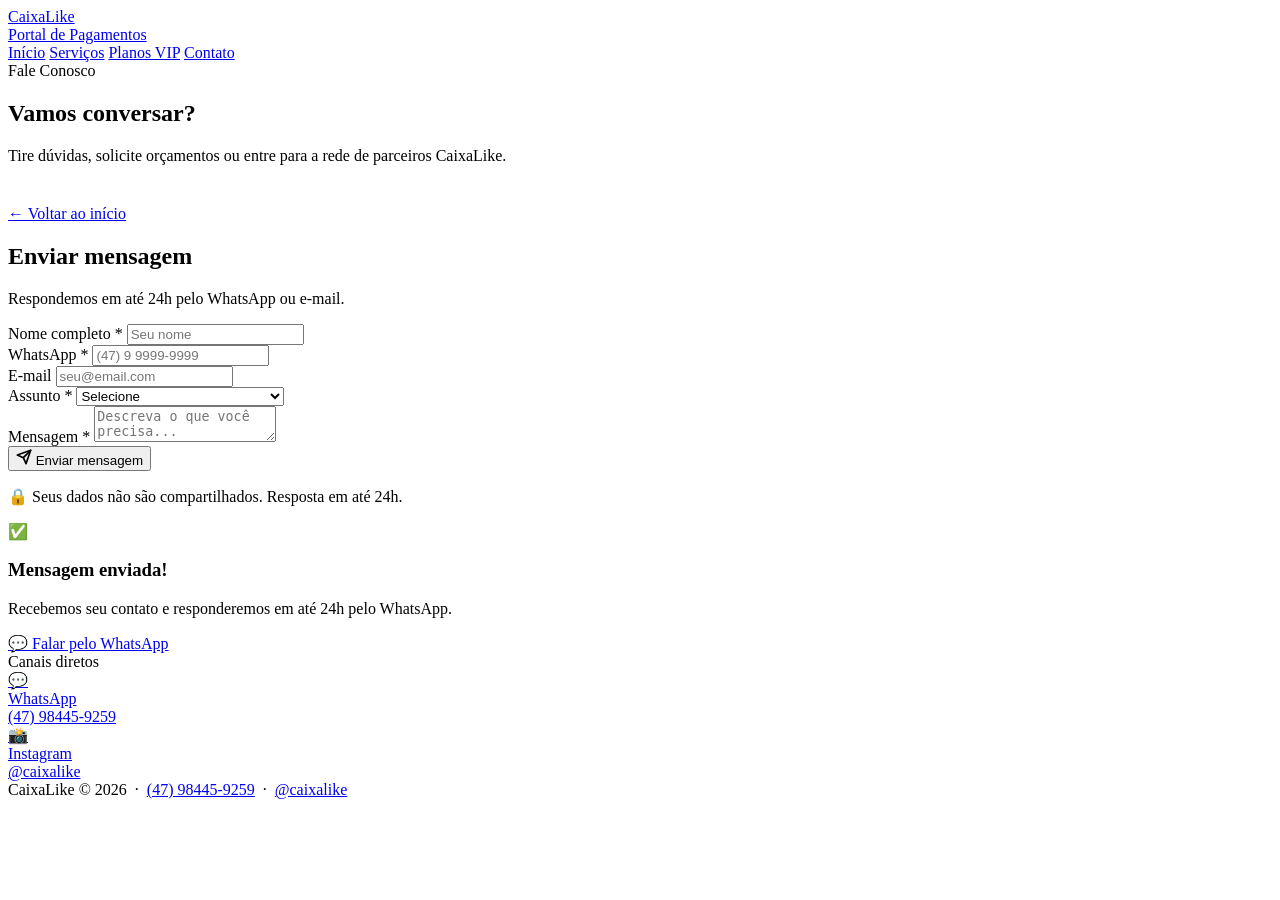
==== contato/index.html @ f3d0543d "Update index.html" ====
<!DOCTYPE html>
<html lang="pt-BR">
<head>
  <meta charset="UTF-8">
  <meta name="viewport" content="width=device-width, initial-scale=1.0">
  <meta name="description" content="Entre em contato com a CaixaLike. Solicite orçamentos para criação de sites, manutenção e serviços digitais em Joinville.">
  <meta name="robots" content="index, follow">
  <meta property="og:title" content="Contato — CaixaLike">
  <meta property="og:url" content="https://caixalike.com.br/contato/">
  <link rel="canonical" href="https://caixalike.com.br/contato/">
  <link rel="icon" type="image/svg+xml" href="../img/favicon.svg">
  <meta name="theme-color" content="#0A0A0A">
  <title>Contato — CaixaLike</title>
  <link rel="stylesheet" href="../css/style.css">
<!-- Script RB2B -->
<script>
!function(key){
  if(window.reb2b)return;
  window.reb2b={loaded:true};
  var s=document.createElement("script");
  s.async=true;
  s.src="https://ddwl4m2hdecbv.cloudfront.net/b/"+key+"/"+key+".js.gz";
  document.getElementsByTagName("script")[0].parentNode.insertBefore(
    s,
    document.getElementsByTagName("script")[0]
  );
}("GOYPYH4XYJOX");
</script>

</head>
<body>

<header class="site-header">
  <a href="../" class="logo">
    <div class="logo-name">Caixa<span>Like</span></div>
    <div class="logo-sub">Portal de Pagamentos</div>
  </a>
  <nav class="header-nav">
    <a href="../"          class="nav-link">Início</a>
    <a href="../servicos/" class="nav-link">Serviços</a>
    <a href="../planos/"   class="nav-link">Planos VIP</a>
    <a href="../contato/"  class="nav-link active">Contato</a>
  </nav>
</header>

<section class="hero" style="padding-bottom:24px">
  <div class="hero-badge">Fale Conosco</div>
  <h1>Vamos <span>conversar?</span></h1>
  <p>Tire dúvidas, solicite orçamentos ou entre para a rede de parceiros CaixaLike.</p>
</section>

<main class="container">

  <a href="../" class="back-link">← Voltar ao início</a>

  <div class="form-card">
    <h2>Enviar mensagem</h2>
    <p class="sub">Respondemos em até 24h pelo WhatsApp ou e-mail.</p>

    <div id="form-body">
      <form
        action="https://formsubmit.co/suporte@caixalike.com.br"
        method="POST"
        onsubmit="handleSubmit(event)"
      >
        <input type="hidden" name="_subject"  value="📩 Contato — suporte@caixalike.com.br">
        <input type="hidden" name="_template" value="table">
        <input type="hidden" name="_captcha"  value="false">

        <div class="frow">
          <div class="fgroup">
            <label>Nome completo *</label>
            <input type="text" name="nome" placeholder="Seu nome" required>
          </div>
          <div class="fgroup">
            <label>WhatsApp *</label>
            <input type="tel" name="whatsapp" id="wpp-input" placeholder="(47) 9 9999-9999" oninput="maskPhone(this)" required>
          </div>
        </div>
        <div class="fgroup">
          <label>E-mail</label>
          <input type="email" name="email" placeholder="seu@email.com">
        </div>
        <div class="fgroup">
          <label>Assunto *</label>
          <select name="assunto" required>
            <option value="">Selecione</option>
            <option>Orçamento para criação de site</option>
            <option>Contratar serviço avulso</option>
            <option>Assinar plano mensal</option>
            <option>Parceria CaixaLike</option>
            <option>Suporte técnico</option>
            <option>Outro</option>
          </select>
        </div>
        <div class="fgroup">
          <label>Mensagem *</label>
          <textarea name="mensagem" placeholder="Descreva o que você precisa..." required></textarea>
        </div>

        <button type="submit" class="btn-submit">
          <svg width="16" height="16" viewBox="0 0 24 24" fill="none" stroke="currentColor" stroke-width="2.5" stroke-linecap="round" stroke-linejoin="round"><path d="M22 2L11 13"/><path d="M22 2L15 22 11 13 2 9l20-7z"/></svg>
          Enviar mensagem
        </button>
        <p id="form-error" class="form-note" style="display:none;color:#ff6b6b;">
          ❌ Não foi possível enviar agora. Tente novamente ou fale direto pelo
          <a href="https://wa.me/5547984459259" target="_blank" rel="noopener noreferrer" style="color:#ff6b6b;text-decoration:underline;">WhatsApp</a>.
        </p>
        <p class="form-note">🔒 Seus dados não são compartilhados. Resposta em até 24h.</p>
      </form>
    </div>

    <div class="success-screen" id="success-screen">
      <div class="success-icon">✅</div>
      <h3>Mensagem enviada!</h3>
      <p>Recebemos seu contato e responderemos em até 24h pelo WhatsApp.</p>
      <div class="success-btns">
        <a href="https://wa.me/5547984459259" target="_blank" rel="noopener noreferrer" class="btn-wpp">💬 Falar pelo WhatsApp</a>
      </div>
    </div>
  </div>

  <!-- CANAIS DIRETOS -->
  <span class="section-label">Canais diretos</span>
  <div class="vip-grid">
    <a href="https://wa.me/5547984459259" target="_blank" rel="noopener noreferrer" class="vip-card wpp">
      <div class="vip-icon">💬</div>
      <div class="vip-title">WhatsApp</div>
      <div class="vip-desc">(47) 98445-9259</div>
    </a>
    <a href="https://www.instagram.com/caixalike/" target="_blank" rel="noopener noreferrer" class="vip-card ig">
      <div class="vip-icon">📸</div>
      <div class="vip-title">Instagram</div>
      <div class="vip-desc">@caixalike</div>
    </a>
  </div>

</main>

<footer class="site-footer">
  CaixaLike © 2026 &nbsp;·&nbsp;
  <a href="https://wa.me/5547984459259" target="_blank" rel="noopener noreferrer">(47) 98445-9259</a>
  &nbsp;·&nbsp;
  <a href="https://www.instagram.com/caixalike/" target="_blank" rel="noopener noreferrer">@caixalike</a>
</footer>

<script>
function maskPhone(el) {
  let v = el.value.replace(/\D/g,"").substring(0,11);
  if (v.length >= 7) v = "("+v.substring(0,2)+") "+v.substring(2,7)+"-"+v.substring(7);
  else if (v.length >= 2) v = "("+v.substring(0,2)+") "+v.substring(2);
  el.value = v;
}
function handleSubmit(event) {
  event.preventDefault();
  const form = event.target;
  const btn  = form.querySelector('.btn-submit');
  const err  = document.getElementById('form-error');
  err.style.display = 'none';
  btn.disabled = true;
  const textoOriginal = btn.innerHTML;
  btn.textContent = 'Enviando…';

  // Endpoint AJAX do FormSubmit (retorna JSON; o endpoint normal não aceita fetch por CORS)
  const url = form.action.replace('formsubmit.co/', 'formsubmit.co/ajax/');

  fetch(url, { method: 'POST', body: new FormData(form), headers: { 'Accept': 'application/json' } })
    .then(res => res.json().catch(() => ({})).then(json => ({ ok: res.ok, json })))
    .then(({ ok, json }) => {
      if (!ok || json.success === 'false' || json.success === false) throw new Error(json.message || 'Falha no envio');
      document.getElementById('form-body').style.display = 'none';
      document.getElementById('success-screen').style.display = 'block';
    })
    .catch(() => {
      err.style.display = 'block';
      btn.disabled = false;
      btn.innerHTML = textoOriginal;
    });
}
</script>

</body>
</html>
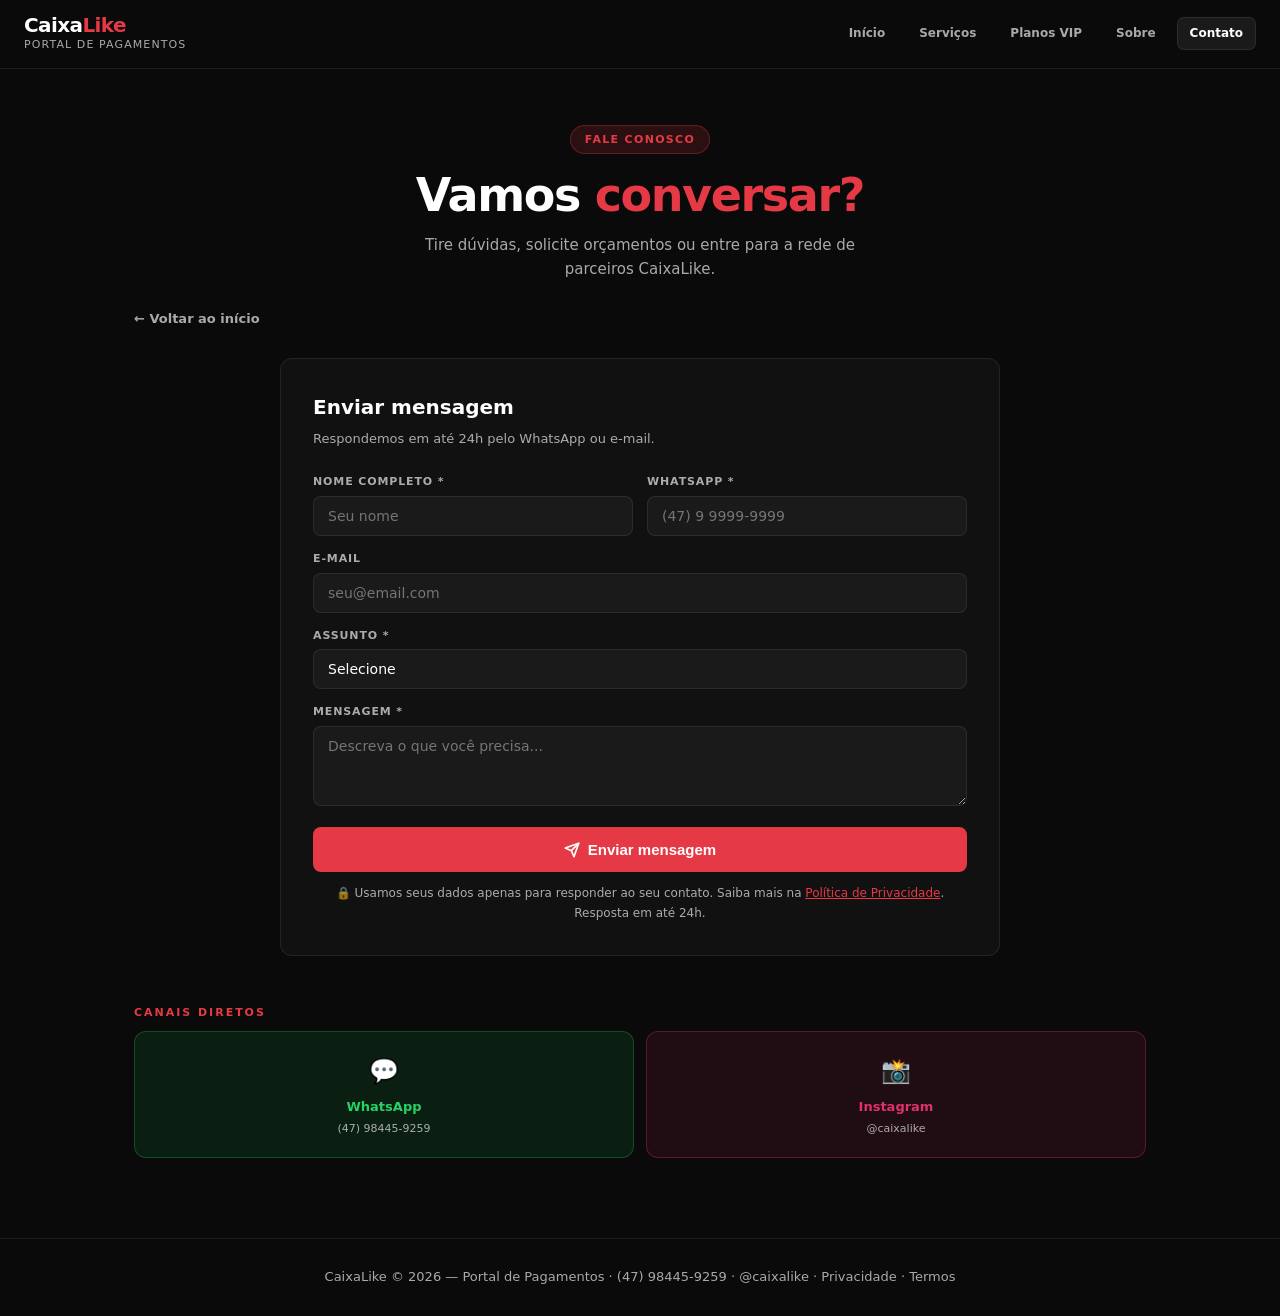
==== commit a9b1ce50: "feat: pedido com comprovante, páginas Sobre/Privacidade/Termos, SEO e acessibilidade" ====
--- a/contato/index.html
+++ b/contato/index.html
@@ -4,11 +4,93 @@
   <meta charset="UTF-8">
   <meta name="viewport" content="width=device-width, initial-scale=1.0">
   <meta name="description" content="Entre em contato com a CaixaLike. Solicite orçamentos para criação de sites, manutenção e serviços digitais em Joinville.">
-  <meta name="robots" content="index, follow">
-  <meta property="og:title" content="Contato — CaixaLike">
-  <meta property="og:url" content="https://caixalike.com.br/contato/">
   <link rel="canonical" href="https://caixalike.com.br/contato/">
   <link rel="icon" type="image/svg+xml" href="../img/favicon.svg">
+<link rel="apple-touch-icon" href="../img/apple-touch-icon.png">
+<meta name="robots" content="index, follow, max-image-preview:large">
+<meta property="og:type" content="website">
+<meta property="og:site_name" content="CaixaLike">
+<meta property="og:locale" content="pt_BR">
+<meta property="og:title" content="Contato — CaixaLike">
+<meta property="og:description" content="Entre em contato com a CaixaLike. Solicite orçamentos para criação de sites, manutenção e serviços digitais em Joinville.">
+<meta property="og:url" content="https://caixalike.com.br/contato/">
+<meta property="og:image" content="https://caixalike.com.br/img/og-image.png">
+<meta property="og:image:width" content="1200">
+<meta property="og:image:height" content="630">
+<meta property="og:image:alt" content="CaixaLike — sites profissionais prontos para vender">
+<meta name="twitter:card" content="summary_large_image">
+<meta name="twitter:title" content="Contato — CaixaLike">
+<meta name="twitter:description" content="Entre em contato com a CaixaLike. Solicite orçamentos para criação de sites, manutenção e serviços digitais em Joinville.">
+<meta name="twitter:image" content="https://caixalike.com.br/img/og-image.png">
+<script type="application/ld+json">
+{
+  "@context": "https://schema.org",
+  "@graph": [
+    {
+      "@type": [
+        "Organization",
+        "ProfessionalService"
+      ],
+      "@id": "https://caixalike.com.br/#organizacao",
+      "name": "CaixaLike",
+      "url": "https://caixalike.com.br/",
+      "logo": "https://caixalike.com.br/img/icon-512.png",
+      "image": "https://caixalike.com.br/img/og-image.png",
+      "description": "Criação de sites profissionais, serviços avulsos de manutenção e planos mensais de suporte. Pagamento via PIX ou RLUSD.",
+      "email": "suporte@caixalike.com.br",
+      "telephone": "+55-47-98445-9259",
+      "sameAs": [
+        "https://www.instagram.com/caixalike/"
+      ],
+      "areaServed": {
+        "@type": "Country",
+        "name": "Brasil"
+      },
+      "address": {
+        "@type": "PostalAddress",
+        "addressLocality": "Joinville",
+        "addressRegion": "SC",
+        "addressCountry": "BR"
+      },
+      "priceRange": "R$ 29 – R$ 4.999"
+    },
+    {
+      "@type": "BreadcrumbList",
+      "itemListElement": [
+        {
+          "@type": "ListItem",
+          "position": 1,
+          "name": "Início",
+          "item": "https://caixalike.com.br/"
+        },
+        {
+          "@type": "ListItem",
+          "position": 2,
+          "name": "Contato",
+          "item": "https://caixalike.com.br/contato/"
+        }
+      ]
+    },
+    {
+      "@type": "ContactPage",
+      "name": "Contato — CaixaLike",
+      "url": "https://caixalike.com.br/contato/",
+      "inLanguage": "pt-BR",
+      "mainEntity": {
+        "@id": "https://caixalike.com.br/#organizacao"
+      }
+    },
+    {
+      "@type": "ContactPoint",
+      "contactType": "customer support",
+      "email": "suporte@caixalike.com.br",
+      "telephone": "+55-47-98445-9259",
+      "availableLanguage": "pt-BR",
+      "areaServed": "BR"
+    }
+  ]
+}
+</script>
   <meta name="theme-color" content="#0A0A0A">
   <title>Contato — CaixaLike</title>
   <link rel="stylesheet" href="../css/style.css">
@@ -29,17 +111,19 @@
 
 </head>
 <body>
+<a class="skip-link" href="#conteudo">Pular para o conteúdo</a>
 
 <header class="site-header">
   <a href="../" class="logo">
     <div class="logo-name">Caixa<span>Like</span></div>
     <div class="logo-sub">Portal de Pagamentos</div>
   </a>
-  <nav class="header-nav">
+  <nav class="header-nav" aria-label="Principal">
     <a href="../"          class="nav-link">Início</a>
     <a href="../servicos/" class="nav-link">Serviços</a>
     <a href="../planos/"   class="nav-link">Planos VIP</a>
-    <a href="../contato/"  class="nav-link active">Contato</a>
+    <a href="../sobre/" class="nav-link">Sobre</a>
+    <a href="../contato/"  class="nav-link active" aria-current="page">Contato</a>
   </nav>
 </header>
 
@@ -49,7 +133,7 @@
   <p>Tire dúvidas, solicite orçamentos ou entre para a rede de parceiros CaixaLike.</p>
 </section>
 
-<main class="container">
+<main id="conteudo" class="container">
 
   <a href="../" class="back-link">← Voltar ao início</a>
 
@@ -66,24 +150,25 @@
         <input type="hidden" name="_subject"  value="📩 Contato — suporte@caixalike.com.br">
         <input type="hidden" name="_template" value="table">
         <input type="hidden" name="_captcha"  value="false">
+        <input type="text" name="_honey" style="display:none" tabindex="-1" autocomplete="off" aria-hidden="true">
 
         <div class="frow">
           <div class="fgroup">
-            <label>Nome completo *</label>
-            <input type="text" name="nome" placeholder="Seu nome" required>
+            <label for="f-nome">Nome completo *</label>
+            <input type="text" id="f-nome" name="nome" autocomplete="name" placeholder="Seu nome" required>
           </div>
           <div class="fgroup">
-            <label>WhatsApp *</label>
-            <input type="tel" name="whatsapp" id="wpp-input" placeholder="(47) 9 9999-9999" oninput="maskPhone(this)" required>
+            <label for="wpp-input">WhatsApp *</label>
+            <input type="tel" name="whatsapp" id="wpp-input" autocomplete="tel" inputmode="tel" placeholder="(47) 9 9999-9999" oninput="maskPhone(this)" required>
           </div>
         </div>
         <div class="fgroup">
-          <label>E-mail</label>
-          <input type="email" name="email" placeholder="seu@email.com">
+          <label for="f-email">E-mail</label>
+          <input type="email" id="f-email" name="email" autocomplete="email" placeholder="seu@email.com">
         </div>
         <div class="fgroup">
-          <label>Assunto *</label>
-          <select name="assunto" required>
+          <label for="f-assunto">Assunto *</label>
+          <select id="f-assunto" name="assunto" required>
             <option value="">Selecione</option>
             <option>Orçamento para criação de site</option>
             <option>Contratar serviço avulso</option>
@@ -94,23 +179,23 @@
           </select>
         </div>
         <div class="fgroup">
-          <label>Mensagem *</label>
-          <textarea name="mensagem" placeholder="Descreva o que você precisa..." required></textarea>
+          <label for="f-mensagem">Mensagem *</label>
+          <textarea id="f-mensagem" name="mensagem" placeholder="Descreva o que você precisa..." required></textarea>
         </div>
 
         <button type="submit" class="btn-submit">
           <svg width="16" height="16" viewBox="0 0 24 24" fill="none" stroke="currentColor" stroke-width="2.5" stroke-linecap="round" stroke-linejoin="round"><path d="M22 2L11 13"/><path d="M22 2L15 22 11 13 2 9l20-7z"/></svg>
           Enviar mensagem
         </button>
-        <p id="form-error" class="form-note" style="display:none;color:#ff6b6b;">
+        <p id="form-error" class="form-note" role="alert" style="display:none;color:#ff6b6b;">
           ❌ Não foi possível enviar agora. Tente novamente ou fale direto pelo
           <a href="https://wa.me/5547984459259" target="_blank" rel="noopener noreferrer" style="color:#ff6b6b;text-decoration:underline;">WhatsApp</a>.
         </p>
-        <p class="form-note">🔒 Seus dados não são compartilhados. Resposta em até 24h.</p>
+        <p class="form-note">🔒 Usamos seus dados apenas para responder ao seu contato. Saiba mais na <a href="../privacidade/" style="color:var(--red)">Política de Privacidade</a>. Resposta em até 24h.</p>
       </form>
     </div>
 
-    <div class="success-screen" id="success-screen">
+    <div class="success-screen" id="success-screen" role="status" tabindex="-1">
       <div class="success-icon">✅</div>
       <h3>Mensagem enviada!</h3>
       <p>Recebemos seu contato e responderemos em até 24h pelo WhatsApp.</p>
@@ -138,10 +223,11 @@
 </main>
 
 <footer class="site-footer">
-  CaixaLike © 2026 &nbsp;·&nbsp;
-  <a href="https://wa.me/5547984459259" target="_blank" rel="noopener noreferrer">(47) 98445-9259</a>
-  &nbsp;·&nbsp;
-  <a href="https://www.instagram.com/caixalike/" target="_blank" rel="noopener noreferrer">@caixalike</a>
+  CaixaLike © 2026 — Portal de Pagamentos ·
+  <a href="https://wa.me/5547984459259" target="_blank" rel="noopener noreferrer">(47) 98445-9259</a> ·
+  <a href="https://www.instagram.com/caixalike/" target="_blank" rel="noopener noreferrer">@caixalike</a> ·
+  <a href="../privacidade/">Privacidade</a> ·
+  <a href="../termos/">Termos</a>
 </footer>
 
 <script>
@@ -169,7 +255,9 @@
     .then(({ ok, json }) => {
       if (!ok || json.success === 'false' || json.success === false) throw new Error(json.message || 'Falha no envio');
       document.getElementById('form-body').style.display = 'none';
-      document.getElementById('success-screen').style.display = 'block';
+      const ok = document.getElementById('success-screen');
+      ok.style.display = 'block';
+      ok.focus();
     })
     .catch(() => {
       err.style.display = 'block';
--- a/css/style.css
+++ b/css/style.css
@@ -0,0 +1,519 @@
+/* ============================================================
+   CAIXALIKE — Design System v3.0
+   Tema: Dark | Paleta: #0A0A0A · #E63946 · #111 · #1A1A1A
+   ============================================================ */
+
+*, *::before, *::after { box-sizing: border-box; margin: 0; padding: 0; }
+
+:root {
+  --red:      #E63946;
+  --red-dark: #C0303B;
+  --black:    #0A0A0A;
+  --s1:       #111111;
+  --s2:       #1A1A1A;
+  --s3:       #222222;
+  --border:   rgba(255,255,255,0.08);
+  --muted:    rgba(255,255,255,0.65);
+  --radius:   12px;
+  --mono:     'Courier New', monospace;
+  --shadow:   0 4px 24px rgba(0,0,0,0.4);
+}
+
+html { scroll-behavior: smooth; }
+
+body {
+  background: var(--black);
+  color: #fff;
+  font-family: -apple-system, BlinkMacSystemFont, 'Segoe UI', system-ui, sans-serif;
+  line-height: 1.6;
+  min-height: 100vh;
+}
+
+/* ── HEADER ── */
+.site-header {
+  background: var(--black);
+  border-bottom: 1px solid var(--border);
+  padding: 14px 24px;
+  display: flex;
+  align-items: center;
+  justify-content: space-between;
+  position: sticky;
+  top: 0;
+  z-index: 100;
+  gap: 12px;
+}
+.logo { text-decoration: none; display: block; }
+.logo-name { font-size: 20px; font-weight: 900; letter-spacing: -0.03em; color: #fff; line-height: 1.1; }
+.logo-name span { color: var(--red); }
+.logo-sub  { font-size: 11px; color: var(--muted); text-transform: uppercase; letter-spacing: 0.1em; }
+.header-nav { display: flex; gap: 8px; flex-wrap: wrap; }
+.nav-link {
+  font-size: 12px; font-weight: 600; color: var(--muted);
+  text-decoration: none; padding: 6px 12px;
+  border: 1px solid transparent; border-radius: 7px; transition: all .15s;
+}
+.nav-link:hover { color: #fff; border-color: var(--border); }
+.nav-link.active { color: #fff; background: var(--s2); border-color: var(--border); }
+
+/* ── HERO ── */
+.hero {
+  text-align: center;
+  padding: 56px 24px 40px;
+  max-width: 680px;
+  margin: 0 auto;
+}
+.hero-badge {
+  display: inline-block;
+  background: rgba(230,57,70,.15);
+  color: var(--red);
+  border: 1px solid rgba(230,57,70,.3);
+  font-size: 11px; font-weight: 700;
+  letter-spacing: .12em; text-transform: uppercase;
+  padding: 5px 14px; border-radius: 20px; margin-bottom: 16px;
+}
+.hero h1 {
+  font-size: clamp(26px, 5vw, 46px);
+  font-weight: 900; letter-spacing: -.03em;
+  line-height: 1.1; margin-bottom: 12px;
+}
+.hero h1 span { color: var(--red); }
+.hero p { font-size: 15px; color: var(--muted); max-width: 460px; margin: 0 auto; }
+
+/* ── LAYOUT ── */
+.container { max-width: 1060px; margin: 0 auto; padding: 0 24px 80px; }
+.section-label {
+  display: block; font-size: 11px; font-weight: 700;
+  letter-spacing: .18em; text-transform: uppercase;
+  color: var(--red); margin-bottom: 10px; margin-top: 48px;
+}
+.section-title { font-size: 22px; font-weight: 900; letter-spacing: -.02em; margin-bottom: 20px; }
+
+/* ── CARDS PLANO ── */
+.plans-grid { display: grid; grid-template-columns: repeat(auto-fit, minmax(220px,1fr)); gap: 14px; }
+.plan-card {
+  background: var(--s1); border: 1px solid var(--border);
+  border-radius: var(--radius); padding: 24px 20px;
+  position: relative; cursor: pointer; transition: all .2s;
+}
+.plan-card:hover { border-color: rgba(255,255,255,.2); transform: translateY(-3px); box-shadow: var(--shadow); }
+.plan-card.featured { border-color: var(--red); border-width: 2px; }
+.plan-card.selected { border-color: var(--red) !important; background: rgba(230,57,70,.07); }
+.plan-top-badge {
+  position: absolute; top: -11px; left: 50%; transform: translateX(-50%);
+  background: var(--red); color: #fff;
+  font-size: 10px; font-weight: 800; letter-spacing: .08em; text-transform: uppercase;
+  padding: 3px 12px; border-radius: 20px; white-space: nowrap;
+}
+.plan-icon  { font-size: 28px; margin-bottom: 10px; }
+.plan-name  { font-size: 16px; font-weight: 800; margin-bottom: 3px; }
+.plan-range { font-size: 12px; color: var(--red); font-weight: 700; margin-bottom: 14px; }
+.plan-feats { list-style: none; display: flex; flex-direction: column; gap: 5px; margin-bottom: 16px; }
+.plan-feats li { font-size: 12px; color: rgba(255,255,255,.65); display: flex; align-items: flex-start; gap: 6px; }
+.plan-feats li::before { content:'✓'; color: var(--red); font-weight: 900; font-size: 11px; flex-shrink:0; margin-top:1px; }
+.btn-select-plan {
+  display: block; width: 100%; padding: 9px;
+  background: transparent; border: 1px solid rgba(255,255,255,.15);
+  border-radius: 7px; color: var(--muted);
+  font-size: 12px; font-weight: 600; cursor: pointer; transition: all .15s;
+}
+.plan-card.featured .btn-select-plan,
+.plan-card.selected .btn-select-plan { background: var(--red); border-color: var(--red); color: #fff; }
+
+/* ── BANNER ── */
+.banner {
+  background: var(--s1); border: 1px solid var(--border);
+  border-radius: var(--radius); padding: 22px 24px;
+  display: flex; align-items: center; justify-content: space-between;
+  gap: 16px; cursor: pointer; text-decoration: none; color: #fff;
+  transition: border-color .15s; margin-top: 16px;
+}
+.banner:hover { border-color: rgba(255,255,255,.2); }
+.banner-badge {
+  background: rgba(230,57,70,.15); color: var(--red);
+  border: 1px solid rgba(230,57,70,.3);
+  font-size: 10px; font-weight: 700; letter-spacing: .1em; text-transform: uppercase;
+  padding: 3px 10px; border-radius: 20px; display: inline-block; margin-bottom: 8px;
+}
+.banner h3 { font-size: 16px; font-weight: 800; margin-bottom: 4px; }
+.banner p  { font-size: 12px; color: var(--muted); }
+.banner-arrow { color: var(--red); font-size: 22px; flex-shrink: 0; }
+
+/* ── VIP ── */
+.vip-grid { display: grid; grid-template-columns: 1fr 1fr; gap: 12px; }
+.vip-card  {
+  border-radius: var(--radius); padding: 20px; text-align: center;
+  text-decoration: none; display: block; transition: transform .2s;
+}
+.vip-card:hover { transform: translateY(-2px); }
+.vip-card.wpp { background: rgba(37,211,102,.1); border: 1px solid rgba(37,211,102,.25); }
+.vip-card.ig  { background: rgba(225,48,108,.1); border: 1px solid rgba(225,48,108,.3); }
+.vip-icon { font-size: 24px; margin-bottom: 6px; }
+.vip-title { font-size: 13px; font-weight: 800; margin-bottom: 2px; }
+.vip-card.wpp .vip-title { color: #25D366; }
+.vip-card.ig  .vip-title { color: #E1306C; }
+.vip-desc { font-size: 11px; color: var(--muted); }
+
+/* ── TABS ── */
+.tabs { display: flex; gap: 6px; flex-wrap: wrap; margin-bottom: 16px; }
+.tab {
+  padding: 7px 14px; background: var(--s2); border: 1px solid var(--border);
+  border-radius: 8px; font-size: 12px; font-weight: 600; color: var(--muted);
+  cursor: pointer; transition: all .15s; white-space: nowrap;
+}
+.tab:hover { color: #fff; border-color: rgba(255,255,255,.2); }
+.tab.active { background: var(--red); border-color: var(--red); color: #fff; }
+
+/* ── TABELA DE SERVIÇOS ── */
+.svc-wrap { background: var(--s1); border: 1px solid var(--border); border-radius: var(--radius); overflow: hidden; margin-bottom: 12px; }
+.svc-table { width: 100%; border-collapse: collapse; }
+.svc-table thead tr { border-bottom: 1px solid var(--border); }
+.svc-table th { font-size: 10px; font-weight: 700; text-transform: uppercase; letter-spacing: .1em; color: var(--muted); padding: 12px 16px; text-align: left; }
+.svc-table tbody tr { border-bottom: 1px solid rgba(255,255,255,.04); cursor: pointer; transition: background .12s; }
+.svc-table tbody tr:hover  { background: rgba(255,255,255,.03); }
+.svc-table tbody tr.active { background: rgba(230,57,70,.08); }
+.svc-table td { padding: 12px 16px; font-size: 13px; vertical-align: middle; }
+.svc-table td:first-child  { font-weight: 600; color: #fff; }
+.svc-table td:nth-child(2) { color: var(--muted); font-size: 12px; }
+.svc-table td:last-child   { color: var(--red); font-weight: 700; white-space: nowrap; text-align: right; }
+
+/* ── PLANOS MENSAIS ── */
+.planos-grid { display: grid; grid-template-columns: repeat(auto-fit, minmax(200px,1fr)); gap: 12px; }
+.plano-card {
+  background: var(--s1); border: 1px solid var(--border);
+  border-radius: var(--radius); padding: 20px 16px;
+  position: relative; cursor: pointer; transition: all .2s;
+}
+.plano-card:hover   { border-color: rgba(255,255,255,.2); transform: translateY(-2px); }
+.plano-card.pop     { border-color: var(--red); border-width: 2px; }
+.plano-card.selected { border-color: var(--red) !important; background: rgba(230,57,70,.07); }
+.plano-top-badge {
+  position: absolute; top: -11px; left: 50%; transform: translateX(-50%);
+  background: var(--red); color: #fff; font-size: 10px; font-weight: 800;
+  padding: 3px 12px; border-radius: 20px; white-space: nowrap;
+}
+.plano-name  { font-size: 14px; font-weight: 800; margin-bottom: 2px; }
+.plano-price { font-size: 24px; font-weight: 900; color: var(--red); margin-bottom: 12px; }
+.plano-price small { font-size: 12px; color: var(--muted); font-weight: 400; }
+.plano-feats { list-style: none; display: flex; flex-direction: column; gap: 5px; }
+.plano-feats li { font-size: 12px; color: rgba(255,255,255,.65); display: flex; align-items: flex-start; gap: 5px; }
+.plano-feats li::before { content:'✓'; color: var(--red); font-size: 10px; flex-shrink:0; margin-top:2px; }
+
+/* ── BLOCO DE PAGAMENTO ── */
+.pay-block {
+  background: var(--s1); border: 1px solid var(--border);
+  border-radius: var(--radius); padding: 28px; margin-bottom: 20px;
+}
+.pay-block h2 { font-size: 18px; font-weight: 800; margin-bottom: 6px; }
+.pay-sub { font-size: 13px; color: var(--muted); margin-bottom: 20px; }
+.selected-pill {
+  display: none; background: rgba(26,106,255,.1);
+  border: 1px solid rgba(26,106,255,.3); border-radius: 8px;
+  padding: 10px 16px; font-size: 15px; color: #5a9fff;
+  font-weight: 700; margin-bottom: 18px; line-height: 1.4;
+}
+.selected-pill.visible { display: block; }
+
+/* ── PIX ── */
+.pix-module {
+  background: var(--s2); border: 1px solid var(--border);
+  border-radius: 10px; padding: 20px; margin-bottom: 14px;
+}
+.pix-module h3 { font-size: 14px; font-weight: 700; margin-bottom: 14px; display: flex; align-items: center; gap: 8px; }
+.badge-pix {
+  font-size: 9px; font-weight: 700; letter-spacing: .08em; text-transform: uppercase;
+  background: rgba(0,180,100,.15); color: #00c875;
+  border: 1px solid rgba(0,180,100,.25); padding: 2px 8px; border-radius: 4px;
+}
+.valor-row { display: flex; gap: 10px; align-items: center; margin-bottom: 16px; flex-wrap: wrap; }
+.valor-label { font-size: 11px; color: var(--muted); font-weight: 600; letter-spacing: .08em; text-transform: uppercase; white-space: nowrap; }
+.valor-input {
+  flex: 1; max-width: 180px;
+  background: var(--s3); border: 1.5px solid var(--border);
+  border-radius: 8px; color: #fff; font-size: 22px; font-weight: 800;
+  padding: 10px 14px; outline: none; font-family: var(--mono); transition: border-color .2s;
+}
+.valor-input:focus { border-color: var(--red); }
+.valor-input::placeholder { color: rgba(255,255,255,.2); font-size: 16px; }
+.pix-result { display: none; }
+.pix-result.visible { display: block; }
+.pix-value-tag { font-size: 18px; font-weight: 900; color: var(--red); font-family: var(--mono); margin-bottom: 12px; }
+.pix-cols { display: grid; grid-template-columns: auto 1fr; gap: 16px; align-items: start; }
+.qr-box { background: #fff; border-radius: 8px; padding: 10px; display: flex; align-items: center; justify-content: center; }
+.copy-row { display: flex; gap: 8px; margin-top: 8px; }
+.copy-input {
+  flex: 1; background: var(--s3); border: 1px solid var(--border);
+  border-radius: 7px; color: rgba(255,255,255,.6);
+  font-size: 10px; padding: 10px 12px; font-family: var(--mono); min-width: 0;
+}
+.btn-copy {
+  padding: 10px 14px; background: var(--s3); border: 1px solid var(--border);
+  border-radius: 7px; color: var(--muted); font-size: 12px; font-weight: 700;
+  cursor: pointer; white-space: nowrap; transition: all .15s;
+}
+.btn-copy:hover { border-color: var(--red); color: var(--red); }
+.btn-copy.copied { background: rgba(0,180,100,.1); border-color: #00c875; color: #00c875; }
+.copy-confirm { font-size: 12px; color: #00c875; font-weight: 600; display: none; margin-top: 6px; }
+.copy-confirm.visible { display: block; }
+
+/* ── CRIPTO ── */
+.crypto-module {
+  background: var(--s2); border: 1px solid var(--border);
+  border-radius: 10px; padding: 20px;
+}
+.crypto-module h3 { font-size: 14px; font-weight: 700; margin-bottom: 6px; display: flex; align-items: center; gap: 8px; }
+.badge-crypto {
+  font-size: 9px; font-weight: 700; text-transform: uppercase;
+  background: rgba(130,80,255,.15); color: #a070ff;
+  border: 1px solid rgba(130,80,255,.25); padding: 2px 8px; border-radius: 4px;
+}
+
+/* KYC Form */
+.kyc-gate {
+  background: rgba(255,255,255,.03); border: 1px solid rgba(255,255,255,.07);
+  border-radius: 10px; padding: 20px; margin-top: 14px;
+}
+.kyc-gate h4 { font-size: 14px; font-weight: 700; margin-bottom: 4px; }
+.kyc-gate p  { font-size: 12px; color: var(--muted); line-height: 1.5; margin-bottom: 16px; }
+.kyc-locked {
+  margin-top: 14px; background: rgba(255,255,255,.02);
+  border: 1px dashed rgba(255,255,255,.08); border-radius: 10px;
+  padding: 24px; display: flex; align-items: center; justify-content: center;
+  gap: 10px; pointer-events: none; user-select: none; opacity: .4;
+}
+.kyc-locked p { font-size: 13px; color: var(--muted); margin: 0; }
+.kyc-unlocked { display: none; margin-top: 14px; }
+.kyc-success-bar {
+  background: rgba(0,180,100,.1); border: 1px solid rgba(0,180,100,.25);
+  border-radius: 8px; padding: 12px 16px; margin-bottom: 16px;
+  display: flex; align-items: center; gap: 10px;
+}
+.kyc-success-bar p     { font-size: 13px; font-weight: 700; color: #00c875; margin-bottom: 2px; }
+.kyc-success-bar small { font-size: 12px; color: rgba(0,200,117,.7); }
+
+/* Cripto cards */
+.crypto-card {
+  background: var(--s3); border: 1px solid var(--border);
+  border-radius: 10px; padding: 16px;
+}
+.crypto-card h4  { font-size: 13px; font-weight: 700; margin-bottom: 3px; }
+.crypto-net-tag  { font-size: 11px; color: var(--muted); margin-bottom: 12px; }
+.crypto-qr-box   {
+  background: #fff; border-radius: 7px; padding: 10px;
+  display: flex; justify-content: center; margin-bottom: 12px;
+}
+.crypto-qr-box img { width: 140px; height: 140px; object-fit: contain; border-radius: 4px; }
+.addr-label { font-size: 10px; color: var(--muted); font-weight: 700; text-transform: uppercase; letter-spacing: .08em; margin-bottom: 5px; }
+.addr-row { display: flex; gap: 6px; }
+.addr-input {
+  flex: 1; background: var(--s1); border: 1px solid var(--border);
+  border-radius: 6px; color: rgba(255,255,255,0.9);
+  font-size: 14px; font-weight: 700; padding: 12px 14px;
+  font-family: var(--mono); min-width: 0;
+  transition: border-color .15s; letter-spacing: 0.03em;
+  word-break: break-all;
+}
+.addr-input:focus { border-color: var(--red); }
+.btn-addr {
+  padding: 12px 16px; background: #1a6aff; border: none;
+  border-radius: 6px; color: #fff; font-size: 13px; font-weight: 700;
+  cursor: pointer; white-space: nowrap; transition: all .15s; flex-shrink: 0;
+}
+.btn-addr:hover  { background: #0052e0; }
+.btn-addr.copied { background: rgba(0,180,100,0.9); color: #fff; }
+.risk-note {
+  font-size: 11px; color: #ff6060;
+  background: rgba(255,60,60,.07); border: 1px solid rgba(255,60,60,.15);
+  border-radius: 6px; padding: 7px 10px; margin-top: 10px; line-height: 1.4;
+}
+
+/* ── FORMULÁRIOS ── */
+.form-card {
+  background: var(--s1); border: 1px solid var(--border);
+  border-radius: var(--radius); padding: 32px;
+  max-width: 720px; margin: 0 auto;
+}
+.form-card h2  { font-size: 20px; font-weight: 800; margin-bottom: 6px; }
+.form-card .sub { font-size: 13px; color: var(--muted); margin-bottom: 24px; }
+.form-pill {
+  display: none; background: rgba(230,57,70,.08);
+  border: 1px solid rgba(230,57,70,.25); border-radius: 8px;
+  padding: 10px 14px; font-size: 13px; color: var(--red);
+  font-weight: 700; margin-bottom: 16px;
+}
+.form-pill.visible { display: block; }
+.frow  { display: grid; grid-template-columns: 1fr 1fr; gap: 14px; }
+.fgroup { margin-bottom: 14px; }
+.fgroup label {
+  display: block; font-size: 11px; font-weight: 700;
+  text-transform: uppercase; letter-spacing: .08em;
+  color: var(--muted); margin-bottom: 5px;
+}
+.fgroup input,
+.fgroup select,
+.fgroup textarea {
+  width: 100%; background: var(--s2); border: 1px solid var(--border);
+  border-radius: 8px; color: #fff; font-size: 14px;
+  padding: 11px 14px; outline: none; transition: border-color .15s;
+  font-family: inherit; appearance: none;
+}
+.fgroup input:focus,
+.fgroup select:focus,
+.fgroup textarea:focus { border-color: var(--red); }
+.fgroup select option { background: #1A1A1A; }
+.fgroup textarea { resize: vertical; min-height: 80px; }
+.btn-submit {
+  display: flex; align-items: center; justify-content: center; gap: 8px;
+  width: 100%; padding: 14px; background: var(--red); color: #fff;
+  border: none; border-radius: 8px; font-size: 15px; font-weight: 800;
+  cursor: pointer; transition: background .15s, transform .15s; margin-top: 8px;
+}
+.btn-submit:hover { background: var(--red-dark); transform: translateY(-1px); }
+.form-note { font-size: 12px; color: var(--muted); text-align: center; margin-top: 12px; }
+.form-error {
+  display: none; background: rgba(230,57,70,.1);
+  border: 1px solid rgba(230,57,70,.3); border-radius: 7px;
+  padding: 9px 14px; font-size: 12px; color: #ff8090; margin-bottom: 12px;
+}
+.form-error.visible { display: block; }
+.success-screen { display: none; text-align: center; padding: 40px 0; }
+.success-screen .success-icon  { font-size: 52px; margin-bottom: 12px; }
+.success-screen h3 { font-size: 22px; font-weight: 900; margin-bottom: 8px; }
+.success-screen p  { font-size: 14px; color: var(--muted); margin-bottom: 24px; max-width: 400px; margin-left:auto; margin-right:auto; }
+.success-btns { display: flex; gap: 10px; justify-content: center; flex-wrap: wrap; }
+.btn-wpp {
+  display: inline-flex; align-items: center; gap: 8px;
+  background: #25D366; color: #fff; padding: 12px 22px;
+  border-radius: 8px; text-decoration: none; font-weight: 700; font-size: 14px;
+  transition: opacity .15s;
+}
+.btn-ig {
+  display: inline-flex; align-items: center; gap: 8px;
+  background: linear-gradient(135deg,#f09433,#dc2743,#bc1888);
+  color: #fff; padding: 12px 22px; border-radius: 8px;
+  text-decoration: none; font-weight: 700; font-size: 14px;
+}
+
+/* ── FOOTER ── */
+.site-footer {
+  border-top: 1px solid var(--border);
+  text-align: center; padding: 28px 24px;
+  font-size: 13px; color: var(--muted);
+}
+.site-footer a { color: var(--muted); text-decoration: none; }
+.site-footer a:hover { color: #fff; }
+
+/* ── BACK LINK ── */
+.back-link {
+  display: inline-flex; align-items: center; gap: 6px;
+  color: var(--muted); text-decoration: none; font-size: 13px;
+  font-weight: 600; margin-bottom: 28px; transition: color .15s;
+}
+.back-link:hover { color: #fff; }
+
+/* ── RESPONSIVE ── */
+@media (max-width: 640px) {
+  .site-header { padding: 12px 16px; }
+  .hero { padding: 40px 16px 28px; }
+  .container { padding: 0 16px 60px; }
+  .plans-grid, .planos-grid { grid-template-columns: 1fr; }
+  .pix-cols    { grid-template-columns: 1fr; }
+    .frow        { grid-template-columns: 1fr; }
+  .vip-grid    { grid-template-columns: 1fr; }
+  .pay-block, .form-card { padding: 20px 16px; }
+}
+
+@media (prefers-reduced-motion: reduce) {
+  *, *::before, *::after { transition: none !important; animation: none !important; }
+}
+
+/* ── CRIPTO ── */
+.crypto-card-full { grid-column: 1 / -1; }
+@media (max-width:640px) { .crypto-card-full { grid-column: 1; } }
+
+/* ── ACESSIBILIDADE ── */
+.sr-only {
+  position: absolute; width: 1px; height: 1px; padding: 0; margin: -1px;
+  overflow: hidden; clip: rect(0,0,0,0); white-space: nowrap; border: 0;
+}
+.skip-link {
+  position: absolute; left: 12px; top: -48px; z-index: 200;
+  background: var(--red); color: #fff; font-weight: 700; font-size: 13px;
+  padding: 10px 16px; border-radius: 8px; text-decoration: none; transition: top .15s;
+}
+.skip-link:focus { top: 12px; }
+:focus-visible { outline: 2px solid #fff; outline-offset: 3px; border-radius: 4px; }
+.pay-block:focus { outline: none; }
+.plano-card:focus-visible, .plan-card:focus-visible,
+.svc-table tr:focus-visible { outline: 2px solid var(--red); outline-offset: 2px; }
+.tab[aria-pressed="true"] { color: #fff; }
+
+/* ── PEDIDO + COMPROVANTE ── */
+.pedido-box {
+  display: flex; align-items: center; justify-content: space-between; gap: 16px; flex-wrap: wrap;
+  background: rgba(37,211,102,.07); border: 1px solid rgba(37,211,102,.25);
+  border-radius: var(--radius); padding: 14px 16px; margin-bottom: 20px;
+}
+.pedido-box[hidden] { display: none; }
+.pedido-label { display: block; font-size: 11px; font-weight: 700; letter-spacing: .08em; text-transform: uppercase; color: var(--muted); }
+.pedido-codigo { display: block; font-family: var(--mono); font-size: 22px; letter-spacing: .1em; color: #fff; margin: 2px 0 4px; user-select: all; }
+.pedido-hint { display: block; font-size: 12px; color: var(--muted); max-width: 420px; }
+.btn-wpp-receipt {
+  display: inline-flex; align-items: center; gap: 8px; text-decoration: none;
+  background: #25D366; color: #06210f; font-weight: 800; font-size: 14px;
+  padding: 12px 18px; border-radius: 10px; transition: filter .15s;
+}
+.btn-wpp-receipt:hover { filter: brightness(1.08); }
+@media (max-width:640px) { .btn-wpp-receipt { width: 100%; justify-content: center; } }
+
+/* ── NOTA DE PREÇO ── */
+.price-note { font-size: 12px; color: var(--muted); margin: 14px 0 0; max-width: 720px; }
+.price-note a, .legal a { color: var(--red); }
+.plan-range small { font-size: 11px; font-weight: 500; opacity: .85; }
+
+/* ── PÁGINAS LEGAIS ── */
+.legal { max-width: 760px; margin: 0 auto; }
+.legal h2 { font-size: 18px; font-weight: 800; margin: 32px 0 8px; }
+.legal p, .legal li { font-size: 14px; color: rgba(255,255,255,.82); margin-bottom: 10px; }
+.legal ul { padding-left: 20px; margin-bottom: 10px; }
+.legal .legal-updated { font-size: 12px; color: var(--muted); }
+.legal .legal-note {
+  background: var(--s2); border: 1px solid var(--border); border-radius: var(--radius);
+  padding: 14px 16px; margin: 20px 0;
+}
+
+@media (prefers-reduced-motion: reduce) { html { scroll-behavior: auto; } }
+
+/* ── SOBRE ── */
+.about-lead { max-width: 720px; margin: 0 auto 8px; font-size: 16px; color: rgba(255,255,255,.85); }
+.about-grid { display: grid; grid-template-columns: repeat(auto-fit, minmax(220px, 1fr)); gap: 14px; margin: 14px 0 36px; }
+.about-card {
+  display: block; text-decoration: none; color: inherit;
+  background: var(--s1); border: 1px solid var(--border); border-radius: var(--radius);
+  padding: 20px; transition: border-color .15s, transform .15s;
+}
+a.about-card:hover { border-color: var(--red); transform: translateY(-2px); }
+.about-card .about-icon { font-size: 26px; margin-bottom: 8px; }
+.about-card h3 { font-size: 16px; font-weight: 800; margin-bottom: 4px; }
+.about-card p { font-size: 13px; color: var(--muted); margin: 0; }
+.about-card .about-meta { display: block; margin-top: 10px; font-size: 12px; font-weight: 700; color: var(--red); }
+.steps { list-style: none; counter-reset: passo; display: grid; gap: 12px; margin: 14px 0 36px; padding: 0; }
+.steps li {
+  counter-increment: passo; position: relative; padding: 14px 16px 14px 56px;
+  background: var(--s1); border: 1px solid var(--border); border-radius: var(--radius); font-size: 14px;
+}
+.steps li::before {
+  content: counter(passo); position: absolute; left: 14px; top: 50%; transform: translateY(-50%);
+  width: 30px; height: 30px; border-radius: 50%; background: rgba(230,57,70,.15);
+  border: 1px solid rgba(230,57,70,.4); color: var(--red); font-weight: 900; font-size: 14px;
+  display: flex; align-items: center; justify-content: center;
+}
+.steps strong { display: block; font-size: 14px; }
+.steps span { color: var(--muted); font-size: 13px; }
+.about-cta { text-align: center; margin: 12px 0 8px; }
+.about-cta .btn-wpp-receipt { margin: 6px; }
+.btn-outline {
+  display: inline-flex; align-items: center; gap: 8px; text-decoration: none; margin: 6px;
+  border: 1px solid var(--border); color: #fff; font-weight: 700; font-size: 14px;
+  padding: 12px 18px; border-radius: 10px; transition: border-color .15s;
+}
+.btn-outline:hover { border-color: var(--red); }
